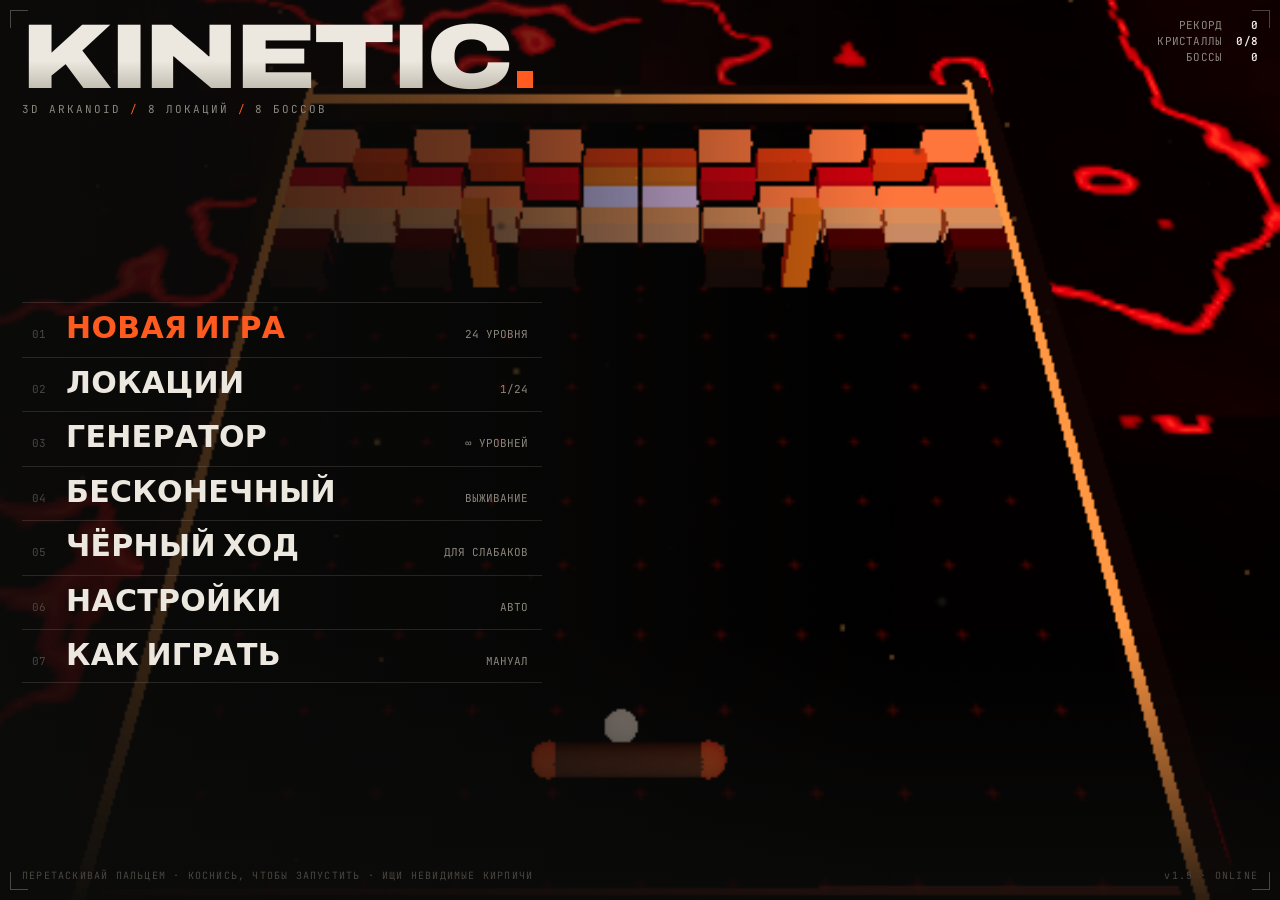
==== index.html @ 0bbedf45 "Backdoor: secret codes for cheaters and weaklings New menu/pause item 'Чёрный ход' with a terminal-s" ====
<!doctype html>
<html lang="ru">
<head>
  <meta charset="utf-8">
  <meta name="viewport" content="width=device-width, initial-scale=1, viewport-fit=cover, user-scalable=no">
  <title>KINETIC — 3D Арканоид</title>
  <meta name="description" content="Браузерный 3D-арканоид: физика разрушений, 8 локаций с погодой, боссы, секреты и генератор уровней.">
  <meta name="theme-color" content="#0b0b0a">
  <meta name="mobile-web-app-capable" content="yes">
  <meta name="apple-mobile-web-app-capable" content="yes">
  <meta name="apple-mobile-web-app-status-bar-style" content="black-translucent">
  <meta name="apple-mobile-web-app-title" content="KINETIC">
  <link rel="manifest" href="manifest.webmanifest">
  <link rel="icon" href="icons/icon.svg" type="image/svg+xml">
  <link rel="apple-touch-icon" href="icons/icon-192.png">
  <link rel="preconnect" href="https://fonts.googleapis.com">
  <link rel="preconnect" href="https://fonts.gstatic.com" crossorigin>
  <link rel="stylesheet" href="https://fonts.googleapis.com/css2?family=Archivo:wdth,wght@62..125,400..900&family=JetBrains+Mono:wght@400;600;800&display=swap">
  <link rel="stylesheet" href="css/style.css">
  <script type="importmap">
    { "imports": {
      "three": "./vendor/three/three.module.min.js",
      "three/addons/": "./vendor/three/addons/"
    } }
  </script>
</head>
<body>
  <div id="stage"></div>
  <div id="ink"></div>
  <div id="flash"></div>

  <!-- ——— HUD ——— -->
  <div id="hud" class="hidden">
    <div class="hud-top">
      <div class="hud-block hud-score">
        <span class="k">СЧЁТ</span>
        <span class="v mono" id="h-score">0</span>
      </div>
      <div class="hud-block hud-level">
        <span class="k" id="h-loc">DSR · ПУСТЫНЯ</span>
        <span class="v" id="h-level">Пески времени</span>
      </div>
      <div class="hud-right">
        <div class="hud-block hud-lives">
          <span class="k">ЖИЗНИ</span>
          <span class="pips" id="h-lives"></span>
        </div>
        <button class="icon-btn" id="btn-pause" aria-label="Пауза">
          <svg viewBox="0 0 24 24"><rect x="6" y="5" width="4" height="14"/><rect x="14" y="5" width="4" height="14"/></svg>
        </button>
      </div>
    </div>
    <div class="hud-sub">
      <span class="chip mono" id="h-weather">—</span>
      <span class="chip mono hidden" id="h-combo">×1</span>
      <span class="chip mono hidden" id="h-timer">35</span>
      <span class="chip mono hidden" id="h-cheats"></span>
    </div>
    <div class="boss-bar hidden" id="h-boss">
      <div class="boss-name"><span id="h-boss-name">BOSS</span><span class="mono" id="h-boss-hp">100%</span></div>
      <div class="bar"><i id="h-boss-fill"></i><b class="seg"></b></div>
    </div>
    <div class="hud-bottom">
      <div class="effects" id="h-effects"></div>
      <div class="launch-hint" id="h-hint">КОСНИСЬ, ЧТОБЫ ЗАПУСТИТЬ</div>
    </div>
    <div class="boosters" id="h-boost">
    </div>
  </div>
  <div id="popups"></div>
  <div id="toasts"></div>
  <div id="fps" class="mono hidden">— FPS</div>

  <!-- ——— ИНТРО УРОВНЯ ——— -->
  <div id="intro" class="overlay-card">
    <div class="intro-code mono" id="i-code">LV 01 / DSR</div>
    <div class="intro-loc" id="i-loc">ПУСТЫНЯ</div>
    <div class="intro-name" id="i-name">Пески времени</div>
    <div class="intro-weather mono" id="i-weather">ПЕСЧАНАЯ БУРЯ</div>
    <div class="intro-desc" id="i-desc"></div>
    <div class="intro-boss hidden" id="i-boss">⚠ БОСС</div>
  </div>

  <!-- ——— ГЛАВНОЕ МЕНЮ ——— -->
  <section id="menu" class="screen active">
    <div class="corner tl"></div><div class="corner tr"></div><div class="corner bl"></div><div class="corner br"></div>
    <header class="menu-head">
      <div class="logo" id="logo">
        <span class="logo-main">KINETIC</span>
        <span class="logo-sub mono">3D ARKANOID <i>/</i> 8 ЛОКАЦИЙ <i>/</i> 8 БОССОВ</span>
      </div>
      <div class="stats mono" id="menu-stats"></div>
    </header>
    <nav class="menu-list" id="menu-list"></nav>
    <footer class="menu-foot mono">
      <span id="menu-ticker">ПЕРЕТАСКИВАЙ ПАЛЬЦЕМ · КОСНИСЬ, ЧТОБЫ ЗАПУСТИТЬ · ИЩИ НЕВИДИМЫЕ КИРПИЧИ</span>
      <span class="ver">v1.5 · <span id="net-state">ONLINE</span></span>
    </footer>
  </section>

  <!-- ——— ЛОКАЦИИ ——— -->
  <section id="levels" class="screen">
    <div class="screen-head">
      <button class="back" data-back>← НАЗАД</button>
      <h2>ЛОКАЦИИ</h2>
      <span class="mono dim" id="levels-meta"></span>
    </div>
    <div class="loc-grid" id="loc-grid"></div>
  </section>

  <!-- ——— ГЕНЕРАТОР ——— -->
  <section id="generator" class="screen">
    <div class="screen-head">
      <button class="back" data-back>← НАЗАД</button>
      <h2>ГЕНЕРАТОР</h2>
      <span class="mono dim">ПРОЦЕДУРНЫЕ УРОВНИ</span>
    </div>
    <div class="gen-wrap">
      <div class="gen-form" id="gen-form"></div>
      <div class="gen-preview">
        <div class="preview-frame">
          <canvas id="gen-canvas" width="480" height="360"></canvas>
          <div class="preview-meta mono" id="gen-meta"></div>
        </div>
        <div class="code-row">
          <input class="mono" id="gen-code" spellcheck="false" aria-label="Код уровня">
          <button class="btn ghost" id="gen-copy">КОПИР.</button>
          <button class="btn ghost" id="gen-load">ЗАГРУЗ.</button>
        </div>
        <button class="btn primary big" id="gen-play">ИГРАТЬ УРОВЕНЬ →</button>
      </div>
    </div>
  </section>

  <!-- ——— НАСТРОЙКИ ——— -->
  <section id="settings" class="screen">
    <div class="screen-head">
      <button class="back" data-back>← НАЗАД</button>
      <h2>НАСТРОЙКИ</h2>
      <span class="mono dim" id="set-fps">— FPS</span>
    </div>
    <div class="tabs" id="set-tabs"></div>
    <div class="set-body" id="set-body"></div>
    <div class="set-foot">
      <span class="mono dim" id="set-note">* применится на следующем уровне</span>
      <button class="btn ghost" id="set-reset">СБРОС</button>
    </div>
  </section>

  <!-- ——— ЧЁРНЫЙ ХОД ——— -->
  <section id="backdoor" class="screen">
    <div class="screen-head">
      <button class="back" data-back>← НАЗАД</button>
      <h2>ЧЁРНЫЙ ХОД</h2>
      <span class="mono dim">ДЛЯ ЧИТЕРОВ И СЛАБАКОВ</span>
    </div>
    <div class="term">
      <div class="term-log mono" id="bd-log"></div>
      <form class="term-row" id="bd-form" autocomplete="off">
        <span class="mono term-prompt">&gt;</span>
        <input class="mono" id="bd-input" spellcheck="false" autocapitalize="characters" autocomplete="off" placeholder="введите код" aria-label="Секретный код">
        <button class="btn primary" type="submit">ВВОД</button>
      </form>
      <div class="term-active" id="bd-active"></div>
      <div class="mono dim term-foot">Коды не раскрываются. Спрашивай у разработчика — или у того, кто уже прошёл игру. Рекорды с читами помечаются звёздочкой.</div>
    </div>
  </section>

  <!-- ——— КАК ИГРАТЬ ——— -->
  <section id="help" class="screen">
    <div class="screen-head">
      <button class="back" data-back>← НАЗАД</button>
      <h2>КАК ИГРАТЬ</h2>
      <span class="mono dim">МАНУАЛ</span>
    </div>
    <div class="help-body" id="help-body"></div>
  </section>

  <!-- ——— ПАУЗА ——— -->
  <section id="pause" class="screen modal">
    <div class="modal-card">
      <div class="mono dim">ПАУЗА</div>
      <h2 id="pause-title">Уровень</h2>
      <div class="modal-actions">
        <button class="btn primary" data-act="resume">ПРОДОЛЖИТЬ</button>
        <button class="btn" data-act="restart">ЗАНОВО</button>
        <button class="btn hidden" data-act="skip">ПРОПУСТИТЬ УРОВЕНЬ →</button>
        <button class="btn" data-act="settings">НАСТРОЙКИ</button>
        <button class="btn ghost" data-act="backdoor">ЧЁРНЫЙ ХОД</button>
        <button class="btn ghost" data-act="quit">В МЕНЮ</button>
      </div>
    </div>
  </section>

  <!-- ——— РЕЗУЛЬТАТ ——— -->
  <section id="result" class="screen modal">
    <div class="modal-card wide">
      <div class="mono accent" id="res-kicker">УРОВЕНЬ ПРОЙДЕН</div>
      <h2 id="res-title">Пески времени</h2>
      <div class="res-rows" id="res-rows"></div>
      <div class="modal-actions row">
        <button class="btn ghost" data-act="menu">МЕНЮ</button>
        <button class="btn primary" data-act="next">ДАЛЬШЕ →</button>
      </div>
    </div>
  </section>

  <!-- ——— КОНЕЦ ИГРЫ ——— -->
  <section id="gameover" class="screen modal">
    <div class="modal-card wide">
      <div class="mono accent">СИГНАЛ ПОТЕРЯН</div>
      <h2>ИГРА ОКОНЧЕНА</h2>
      <div class="res-rows" id="go-rows"></div>
      <div class="modal-actions row">
        <button class="btn ghost" data-act="menu">МЕНЮ</button>
        <button class="btn primary" data-act="retry">ЕЩЁ РАЗ</button>
      </div>
    </div>
  </section>

  <div id="boot" class="boot">
    <div class="boot-inner">
      <span class="logo-main small">KINETIC</span>
      <div class="boot-bar"><i id="boot-fill"></i></div>
      <span class="mono dim" id="boot-text">ИНИЦИАЛИЗАЦИЯ</span>
    </div>
  </div>

  <noscript>Для игры нужен JavaScript.</noscript>
  <script type="module" src="js/main.js"></script>
</body>
</html>
---- css/style.css ----
/* KINETIC — интерфейс. Графит, кость, сигнальный оранжевый. */
:root {
  --bg: #0b0b0a;
  --panel: rgba(16, 16, 14, 0.82);
  --panel-solid: #12120f;
  --ink: #ece8df;
  --dim: #8b877d;
  --faint: #4a4741;
  --line: rgba(236, 232, 223, 0.13);
  --line-2: rgba(236, 232, 223, 0.28);
  --accent: #ff5a1f;
  --accent-ink: #0b0b0a;
  --loc: #ff5a1f;
  --good: #9ad07a;
  --bad: #ff4d5e;
  --secret: #d9c2ff;
  --font: 'Archivo', 'Arial Narrow', system-ui, sans-serif;
  --mono: 'JetBrains Mono', ui-monospace, 'SFMono-Regular', Menlo, monospace;
  --safe-t: env(safe-area-inset-top, 0px);
  --safe-b: env(safe-area-inset-bottom, 0px);
  --safe-l: env(safe-area-inset-left, 0px);
  --safe-r: env(safe-area-inset-right, 0px);
}

* { box-sizing: border-box; margin: 0; padding: 0; -webkit-tap-highlight-color: transparent; }
html, body { width: 100%; height: 100%; overflow: hidden; background: var(--bg); color: var(--ink); }
body {
  font-family: var(--font);
  font-stretch: 100%;
  -webkit-font-smoothing: antialiased;
  user-select: none; -webkit-user-select: none;
  overscroll-behavior: none;
  touch-action: none;
}
button { font: inherit; color: inherit; background: none; border: 0; cursor: pointer; }
input { font: inherit; color: inherit; }
.mono { font-family: var(--mono); font-feature-settings: 'zero' 1; letter-spacing: 0.02em; }
.dim { color: var(--dim); }
.accent { color: var(--accent); }
.hidden { display: none !important; }

#stage { position: fixed; inset: 0; z-index: 0; }
#stage canvas { display: block; width: 100%; height: 100%; touch-action: none; }

/* ——— Экраны ——— */
.screen {
  position: fixed; inset: 0; z-index: 20;
  display: none; flex-direction: column;
  padding: calc(18px + var(--safe-t)) calc(22px + var(--safe-r)) calc(18px + var(--safe-b)) calc(22px + var(--safe-l));
  touch-action: pan-y;
}
.screen > * { flex-shrink: 0; }
.screen.active { display: flex; animation: screen-in 0.28s cubic-bezier(.2,.8,.2,1); }
@keyframes screen-in { from { opacity: 0; transform: translateY(8px); } to { opacity: 1; transform: none; } }
.screen:not(#menu):not(.modal) { background: linear-gradient(180deg, rgba(11,11,10,0.94), rgba(11,11,10,0.98)); overflow-y: auto; }

/* ——— Главное меню ——— */
#menu {
  justify-content: space-between;
  background:
    linear-gradient(90deg, rgba(11,11,10,0.92) 0%, rgba(11,11,10,0.6) 38%, rgba(11,11,10,0) 70%),
    linear-gradient(0deg, rgba(11,11,10,0.85) 0%, rgba(11,11,10,0) 30%);
}
.corner { position: absolute; width: 18px; height: 18px; border: 0 solid var(--line-2); pointer-events: none; }
.corner.tl { top: calc(10px + var(--safe-t)); left: calc(10px + var(--safe-l)); border-top-width: 1px; border-left-width: 1px; }
.corner.tr { top: calc(10px + var(--safe-t)); right: calc(10px + var(--safe-r)); border-top-width: 1px; border-right-width: 1px; }
.corner.bl { bottom: calc(10px + var(--safe-b)); left: calc(10px + var(--safe-l)); border-bottom-width: 1px; border-left-width: 1px; }
.corner.br { bottom: calc(10px + var(--safe-b)); right: calc(10px + var(--safe-r)); border-bottom-width: 1px; border-right-width: 1px; }

.menu-head { display: flex; justify-content: space-between; align-items: flex-start; gap: 16px; flex-wrap: wrap; }
.logo { display: flex; flex-direction: column; gap: 6px; cursor: default; }
.logo-main {
  font-family: var(--font); font-weight: 900; font-stretch: 125%;
  font-size: clamp(40px, 9vw, 92px); line-height: 0.85; letter-spacing: -0.02em;
  color: var(--ink);
  background: linear-gradient(180deg, var(--ink) 55%, #b9b3a6);
  -webkit-background-clip: text; background-clip: text; -webkit-text-fill-color: transparent;
}
.logo-main::after { content: ''; display: inline-block; width: 0.18em; height: 0.18em; background: var(--accent); margin-left: 0.06em; vertical-align: baseline; -webkit-text-fill-color: initial; }
.logo-main.small { font-size: 34px; }
.logo-sub { font-size: 11px; color: var(--dim); letter-spacing: 0.18em; }
.logo-sub i { color: var(--accent); font-style: normal; }
.stats { display: grid; grid-template-columns: auto auto; gap: 2px 14px; font-size: 11px; color: var(--dim); text-align: right; }
.stats b { color: var(--ink); font-weight: 600; }

.menu-list { display: flex; flex-direction: column; gap: 2px; max-width: 520px; margin: 24px 0; }
.menu-item {
  position: relative; display: grid; grid-template-columns: 34px 1fr auto; align-items: baseline;
  padding: 10px 14px 10px 10px; text-align: left; border-top: 1px solid var(--line);
  transition: background 0.18s, padding 0.18s;
}
.menu-item:last-child { border-bottom: 1px solid var(--line); }
.menu-item::before {
  content: ''; position: absolute; left: 0; top: 0; bottom: 0; width: 3px; background: var(--accent);
  transform: scaleY(0); transform-origin: bottom; transition: transform 0.2s cubic-bezier(.2,.8,.2,1);
}
.menu-item .idx { font-family: var(--mono); font-size: 11px; color: var(--faint); }
.menu-item .lbl { font-weight: 800; font-stretch: 112%; font-size: clamp(20px, 3.6vw, 30px); letter-spacing: 0.01em; text-transform: uppercase; line-height: 1.05; }
.menu-item .meta { font-family: var(--mono); font-size: 11px; color: var(--dim); }
.menu-item:hover, .menu-item:focus-visible { background: rgba(236,232,223,0.05); padding-left: 16px; outline: none; }
.menu-item:hover::before, .menu-item:focus-visible::before { transform: scaleY(1); }
.menu-item:hover .idx { color: var(--accent); }
.menu-item.primary .lbl { color: var(--accent); }
.menu-item.opt .meta b { color: var(--accent); }

.menu-foot { display: flex; justify-content: space-between; gap: 12px; font-size: 10px; color: var(--faint); letter-spacing: 0.12em; }
#menu-ticker { overflow: hidden; white-space: nowrap; text-overflow: ellipsis; }

/* ——— Заголовки экранов ——— */
.screen-head { display: flex; align-items: center; gap: 16px; padding-bottom: 14px; border-bottom: 1px solid var(--line); margin-bottom: 18px; flex-wrap: wrap; }
.screen-head h2 { font-weight: 900; font-stretch: 125%; font-size: clamp(24px, 4.5vw, 40px); letter-spacing: -0.01em; flex: 1; }
.screen-head .mono { font-size: 11px; letter-spacing: 0.12em; }
.back { font-family: var(--mono); font-size: 12px; color: var(--dim); padding: 8px 10px 8px 0; letter-spacing: 0.1em; }
.back:hover { color: var(--accent); }

/* ——— Кнопки ——— */
.btn {
  display: inline-flex; align-items: center; justify-content: center; gap: 8px;
  height: 46px; padding: 0 20px; font-weight: 800; font-stretch: 112%; font-size: 14px; letter-spacing: 0.06em;
  border: 1px solid var(--line-2); background: rgba(236,232,223,0.04);
  transition: background 0.15s, border-color 0.15s, color 0.15s, transform 0.1s;
  clip-path: polygon(0 0, calc(100% - 10px) 0, 100% 10px, 100% 100%, 10px 100%, 0 calc(100% - 10px));
}
.btn:hover { border-color: var(--ink); background: rgba(236,232,223,0.09); }
.btn:active { transform: translateY(1px); }
.btn.primary { background: var(--accent); color: var(--accent-ink); border-color: var(--accent); }
.btn.primary:hover { background: #ff7440; }
.btn.ghost { background: transparent; }
.btn.big { height: 58px; font-size: 17px; width: 100%; }
.icon-btn { width: 44px; height: 44px; display: grid; place-items: center; border: 1px solid var(--line-2); background: rgba(11,11,10,0.72); }
.icon-btn svg { width: 18px; height: 18px; fill: var(--ink); }

/* ——— HUD ——— */
#hud { position: fixed; inset: 0; z-index: 10; pointer-events: none; padding: calc(10px + var(--safe-t)) calc(12px + var(--safe-r)) calc(10px + var(--safe-b)) calc(12px + var(--safe-l)); display: flex; flex-direction: column; }
#hud button { pointer-events: auto; }
.hud-top { display: flex; align-items: flex-start; gap: 10px; }
.hud-block { display: flex; flex-direction: column; gap: 2px; padding: 6px 10px; background: rgba(11,11,10,0.66); border-left: 2px solid var(--loc); }
.hud-block .k { font-family: var(--mono); font-size: 9px; letter-spacing: 0.16em; color: var(--dim); }
.hud-block .v { font-size: 18px; font-weight: 800; line-height: 1.05; }
.hud-score .v { font-size: 22px; font-weight: 800; min-width: 7ch; }
.hud-level { flex: 1; min-width: 0; border-left-color: var(--line-2); }
.hud-level .v { font-stretch: 100%; font-size: 14px; font-weight: 700; white-space: nowrap; overflow: hidden; text-overflow: ellipsis; }
.hud-right { display: flex; gap: 8px; align-items: flex-start; }
.pips { display: flex; gap: 3px; height: 18px; align-items: center; }
.pips i { width: 9px; height: 14px; background: var(--ink); clip-path: polygon(30% 0, 100% 0, 70% 100%, 0 100%); }
.pips i.off { background: var(--faint); }
.hud-sub { display: flex; gap: 6px; margin-top: 6px; flex-wrap: wrap; }
.chip { font-size: 10px; letter-spacing: 0.1em; padding: 4px 8px; background: rgba(11,11,10,0.55); border: 1px solid var(--line); color: var(--ink); }
#h-combo { color: var(--accent); border-color: var(--accent); }
#h-timer { color: var(--secret); border-color: var(--secret); }

.boss-bar { margin: 10px auto 0; width: min(520px, 92%); }
.boss-name { display: flex; justify-content: space-between; font-weight: 900; font-stretch: 125%; font-size: 12px; letter-spacing: 0.18em; color: var(--bad); margin-bottom: 4px; }
.boss-name .mono { font-weight: 600; font-stretch: 100%; color: var(--ink); }
.bar { position: relative; height: 8px; background: rgba(255,77,94,0.15); border: 1px solid rgba(255,77,94,0.5); overflow: hidden; }
.bar i { position: absolute; inset: 0; background: var(--bad); transform-origin: left; transition: transform 0.15s; }
.bar .seg { position: absolute; inset: 0; background: repeating-linear-gradient(90deg, transparent 0 calc(10% - 2px), rgba(11,11,10,0.9) calc(10% - 2px) 10%); }

.hud-bottom { margin-top: auto; display: flex; flex-direction: column; align-items: center; gap: 10px; }
.effects { display: flex; gap: 6px; flex-wrap: wrap; justify-content: center; }
.eff { position: relative; font-family: var(--mono); font-size: 10px; letter-spacing: 0.08em; padding: 5px 8px 7px; background: rgba(11,11,10,0.6); border: 1px solid var(--line-2); overflow: hidden; }
.eff i { position: absolute; left: 0; right: 0; bottom: 0; height: 2px; background: var(--c, var(--accent)); transform-origin: left; }
.eff.bad { color: var(--bad); }
.launch-hint { position: fixed; left: 50%; top: 62%; transform: translateX(-50%); white-space: nowrap; font-family: var(--mono); font-size: 11px; letter-spacing: 0.2em; color: var(--ink); padding: 8px 14px; background: rgba(11,11,10,0.55); border: 1px solid var(--line-2); animation: blink 1.4s ease-in-out infinite; }
@keyframes blink { 50% { opacity: 0.35; } }

/* ——— Бустеры ——— */
.boosters { position: fixed; right: calc(10px + var(--safe-r)); bottom: calc(96px + var(--safe-b)); display: flex; flex-direction: column; gap: 6px; pointer-events: auto; z-index: 11; }
.boost { position: relative; width: 62px; height: 52px; display: grid; grid-template-rows: 1fr auto; place-items: center; padding: 4px 2px 6px; background: rgba(11,11,10,0.78); border: 1px solid color-mix(in srgb, var(--c) 55%, transparent); overflow: hidden; touch-action: none; transition: transform 0.08s, opacity 0.15s; }
.boost:active { transform: scale(0.94); }
.boost .bi { font-size: 18px; line-height: 1; color: var(--c); }
.boost .bl { font-family: var(--mono); font-size: 7.5px; letter-spacing: 0.08em; color: var(--ink); }
.boost .bn { position: absolute; top: 2px; right: 4px; font-size: 11px; font-weight: 800; color: var(--c); }
.boost .bk { position: absolute; top: 2px; left: 4px; font-size: 8px; color: var(--faint); }
.boost i { position: absolute; left: 0; right: 0; bottom: 0; height: 3px; background: var(--c); transform-origin: left; transform: scaleX(0); }
.boost.empty { opacity: 0.35; }
.boost.active { border-color: var(--c); box-shadow: inset 0 0 0 1px var(--c); }
.boost.gain { animation: gain 0.7s ease-out; }
@keyframes gain { 0% { background: color-mix(in srgb, var(--c) 55%, transparent); } 100% { background: rgba(11,11,10,0.78); } }
@media (hover: none) { .boost .bk { display: none; } }
@media (orientation: portrait) {
  .boosters { right: auto; left: 50%; transform: translateX(-50%); bottom: calc(8px + var(--safe-b)); flex-direction: row; }
  .boost { width: 72px; height: 50px; }
  .hud-bottom { margin-bottom: 60px; }
}

#popups { position: fixed; inset: 0; pointer-events: none; z-index: 11; overflow: hidden; }
.pop { position: absolute; left: 0; top: 0; font-family: var(--mono); font-weight: 800; font-size: 13px; color: var(--ink); text-shadow: 0 1px 0 #000, 0 0 8px rgba(0,0,0,0.6); white-space: nowrap; will-change: transform, opacity; }
.pop b { color: var(--accent); font-size: 10px; margin-left: 3px; }

#toasts { position: fixed; left: 0; right: 0; top: 34%; z-index: 12; display: flex; flex-direction: column; align-items: center; gap: 6px; pointer-events: none; }
.toast {
  font-weight: 900; font-stretch: 125%; font-size: clamp(16px, 3.4vw, 26px); letter-spacing: 0.06em;
  padding: 6px 16px; background: rgba(11,11,10,0.7); border-left: 3px solid var(--ink);
  animation: toast 1.6s cubic-bezier(.2,.8,.2,1) forwards;
}
.toast.good { border-color: var(--good); }
.toast.bad { border-color: var(--bad); color: #ffd6da; }
.toast.boss { border-color: var(--bad); color: var(--bad); }
.toast.secret { border-color: var(--secret); color: var(--secret); }
@keyframes toast { 0% { opacity: 0; transform: translateY(10px) scale(0.96); } 12% { opacity: 1; transform: none; } 75% { opacity: 1; } 100% { opacity: 0; transform: translateY(-14px); } }

#fps { position: fixed; right: calc(8px + var(--safe-r)); bottom: calc(6px + var(--safe-b)); z-index: 30; font-size: 10px; color: var(--dim); background: rgba(11,11,10,0.6); padding: 2px 6px; pointer-events: none; }

#ink { position: fixed; inset: 0; z-index: 9; pointer-events: none; opacity: 0; visibility: hidden; transition: opacity 0.4s, visibility 0s 0.4s;
  background: radial-gradient(circle at 30% 40%, rgba(20,6,30,0.96) 0 18%, transparent 30%), radial-gradient(circle at 70% 55%, rgba(20,6,30,0.95) 0 22%, transparent 34%), radial-gradient(circle at 50% 30%, rgba(20,6,30,0.9) 0 14%, transparent 26%); }
#ink.on { opacity: 1; visibility: visible; transition: opacity 0.1s; }
#flash { position: fixed; inset: 0; z-index: 9; pointer-events: none; background: #fff; opacity: 0; display: none; }

/* ——— Интро уровня ——— */
.overlay-card {
  position: fixed; left: 50%; top: 50%; z-index: 13; transform: translate(-50%, -50%);
  display: none; flex-direction: column; align-items: center; text-align: center; gap: 6px; pointer-events: none;
  padding: 20px 28px; min-width: min(420px, 90vw);
}
.overlay-card.show { display: flex; animation: intro 2.2s cubic-bezier(.2,.8,.2,1) forwards; }
@keyframes intro { 0% { opacity: 0; letter-spacing: 0.3em; } 15% { opacity: 1; letter-spacing: normal; } 80% { opacity: 1; } 100% { opacity: 0; } }
.intro-code { font-size: 11px; color: var(--dim); letter-spacing: 0.24em; }
.intro-loc { font-weight: 900; font-stretch: 125%; font-size: clamp(38px, 10vw, 84px); line-height: 0.9; color: var(--loc); text-shadow: 0 4px 30px rgba(0,0,0,0.6); }
.intro-name { font-weight: 700; font-size: clamp(16px, 3.5vw, 22px); text-shadow: 0 2px 10px rgba(0,0,0,0.8); }
.intro-weather { font-size: 11px; letter-spacing: 0.2em; padding: 4px 10px; border: 1px solid var(--line-2); background: rgba(11,11,10,0.6); margin-top: 6px; }
.intro-desc { font-size: 13px; color: var(--ink); opacity: 0.85; max-width: 380px; text-shadow: 0 1px 6px rgba(0,0,0,0.9); }
.intro-boss { margin-top: 8px; font-weight: 900; font-stretch: 125%; font-size: 18px; color: var(--bad); letter-spacing: 0.3em; animation: blink 0.5s steps(2) infinite; }

/* ——— Локации ——— */
.loc-grid { display: grid; grid-template-columns: repeat(auto-fill, minmax(240px, 1fr)); gap: 10px; padding-bottom: 20px; }
.loc-card { position: relative; border: 1px solid var(--line); padding: 14px; display: flex; flex-direction: column; gap: 10px; background: linear-gradient(160deg, color-mix(in srgb, var(--c) 16%, transparent), transparent 60%); overflow: hidden; }
.loc-card.locked { opacity: 0.4; }
.loc-card .lc-top { display: flex; justify-content: space-between; font-family: var(--mono); font-size: 10px; color: var(--dim); letter-spacing: 0.14em; }
.loc-card .lc-name { font-weight: 900; font-stretch: 118%; font-size: 22px; line-height: 1; color: var(--c); }
.loc-card .lc-sub { font-size: 12px; color: var(--dim); line-height: 1.35; min-height: 32px; }
.loc-card .swatch { display: flex; height: 4px; }
.loc-card .swatch i { flex: 1; }
.lv-row { display: grid; grid-template-columns: repeat(3, 1fr); gap: 6px; }
.lv-btn { height: 52px; border: 1px solid var(--line-2); display: flex; flex-direction: column; align-items: center; justify-content: center; gap: 2px; font-family: var(--mono); font-size: 12px; position: relative; }
.lv-btn small { font-size: 9px; color: var(--dim); letter-spacing: 0.1em; }
.lv-btn:hover:not(:disabled) { border-color: var(--c); background: color-mix(in srgb, var(--c) 14%, transparent); }
.lv-btn:disabled { opacity: 0.35; cursor: not-allowed; }
.lv-btn.boss { border-color: color-mix(in srgb, var(--bad) 60%, transparent); }
.lv-btn .star { position: absolute; top: 3px; right: 5px; color: var(--secret); font-size: 10px; }

/* ——— Генератор ——— */
.gen-wrap { display: grid; grid-template-columns: minmax(280px, 1fr) minmax(280px, 1.1fr); gap: 22px; align-items: start; padding-bottom: 20px; }
.gen-form { display: flex; flex-direction: column; gap: 16px; }
.field-l { display: flex; justify-content: space-between; align-items: baseline; font-family: var(--mono); font-size: 10px; letter-spacing: 0.16em; color: var(--dim); margin-bottom: 7px; }
.field-l b { color: var(--ink); font-weight: 600; }
.chips { display: flex; flex-wrap: wrap; gap: 4px; }
.chipbtn { font-family: var(--mono); font-size: 11px; letter-spacing: 0.06em; padding: 8px 10px; border: 1px solid var(--line); color: var(--dim); transition: all 0.12s; }
.chipbtn:hover { color: var(--ink); border-color: var(--line-2); }
.chipbtn.on { background: var(--ink); color: var(--bg); border-color: var(--ink); }
.mode-desc { font-size: 12px; color: var(--dim); margin-top: 6px; min-height: 16px; }
.seed-row { display: flex; gap: 6px; }
.seed-row input, .code-row input { flex: 1; min-width: 0; height: 42px; padding: 0 12px; background: rgba(236,232,223,0.04); border: 1px solid var(--line-2); outline: none; font-size: 14px; text-transform: lowercase; }
.code-row input { text-transform: uppercase; }
.seed-row input:focus, .code-row input:focus { border-color: var(--accent); }
.dice { width: 42px; height: 42px; border: 1px solid var(--line-2); font-size: 18px; }
.dice:hover { border-color: var(--accent); color: var(--accent); }
.gen-preview { display: flex; flex-direction: column; gap: 10px; position: sticky; top: 0; }
.preview-frame { position: relative; border: 1px solid var(--line-2); background: #070707; aspect-ratio: 4 / 3; }
.preview-frame canvas { width: 100%; height: 100%; display: block; image-rendering: pixelated; }
.preview-meta { position: absolute; left: 8px; bottom: 6px; right: 8px; display: flex; justify-content: space-between; font-size: 10px; color: var(--dim); letter-spacing: 0.1em; pointer-events: none; }
.code-row { display: flex; gap: 6px; }
.code-row .btn { height: 42px; padding: 0 12px; font-size: 12px; }

/* ——— Ползунки и переключатели ——— */
input[type=range] { -webkit-appearance: none; appearance: none; width: 100%; height: 28px; background: transparent; cursor: pointer; touch-action: pan-x; }
input[type=range]::-webkit-slider-runnable-track { height: 2px; background: linear-gradient(90deg, var(--accent) var(--p, 50%), var(--line-2) var(--p, 50%)); }
input[type=range]::-moz-range-track { height: 2px; background: var(--line-2); }
input[type=range]::-moz-range-progress { height: 2px; background: var(--accent); }
input[type=range]::-webkit-slider-thumb { -webkit-appearance: none; width: 14px; height: 22px; margin-top: -10px; background: var(--ink); border: 0; clip-path: polygon(0 0, 100% 0, 100% 70%, 50% 100%, 0 70%); }
input[type=range]::-moz-range-thumb { width: 14px; height: 22px; background: var(--ink); border: 0; border-radius: 0; }

.toggle { width: 48px; height: 26px; border: 1px solid var(--line-2); position: relative; flex: none; }
.toggle::after { content: ''; position: absolute; top: 3px; left: 3px; width: 18px; height: 18px; background: var(--faint); transition: transform 0.15s, background 0.15s; }
.toggle.on { border-color: var(--accent); }
.toggle.on::after { transform: translateX(22px); background: var(--accent); }

/* ——— Настройки ——— */
.tabs { display: flex; gap: 0; border-bottom: 1px solid var(--line); margin-bottom: 8px; overflow-x: auto; }
.tab { font-family: var(--mono); font-size: 11px; letter-spacing: 0.14em; padding: 10px 14px; color: var(--dim); border-bottom: 2px solid transparent; white-space: nowrap; }
.tab.on { color: var(--ink); border-color: var(--accent); }
.set-body { flex: 1; display: grid; grid-template-columns: repeat(auto-fill, minmax(320px, 1fr)); gap: 0 26px; align-content: start; padding-bottom: 12px; }
.set-row { padding: 12px 0; border-bottom: 1px solid var(--line); display: flex; flex-direction: column; gap: 4px; }
.set-row.inline { flex-direction: row; align-items: center; justify-content: space-between; gap: 14px; }
.set-row .sr-l { font-weight: 700; font-size: 14px; display: flex; gap: 8px; align-items: baseline; }
.set-row .sr-l .v { font-family: var(--mono); font-size: 12px; color: var(--accent); margin-left: auto; }
.set-row .sr-h { font-size: 11px; color: var(--dim); line-height: 1.35; }
.set-row .sr-perf { font-family: var(--mono); font-size: 10px; letter-spacing: 0.04em; color: var(--ink); opacity: 0.8; }
.set-row .sr-perf b { color: var(--accent); font-weight: 600; font-size: 8px; }
.set-row .sr-perf i { color: var(--faint); font-style: normal; margin: 0 2px; }
.set-row .req { color: var(--accent); font-family: var(--mono); font-size: 11px; }
.set-row.wide { grid-column: 1 / -1; }
.set-foot { display: flex; justify-content: space-between; align-items: center; padding-top: 12px; border-top: 1px solid var(--line); font-size: 11px; }
.seg-ctl { display: flex; flex-wrap: wrap; gap: 3px; margin-top: 4px; }
.seg-ctl button { flex: 1 0 auto; font-family: var(--mono); font-size: 11px; padding: 8px 8px; border: 1px solid var(--line); color: var(--dim); }
.seg-ctl button.on { background: var(--ink); color: var(--bg); border-color: var(--ink); }

/* ——— Чёрный ход ——— */
.term { max-width: 720px; width: 100%; display: flex; flex-direction: column; gap: 12px; }
.term-log { min-height: 180px; max-height: 42vh; overflow-y: auto; padding: 14px; background: #060706; border: 1px solid var(--line-2); font-size: 12px; line-height: 1.6; touch-action: pan-y; }
.term-log .tl { white-space: pre-wrap; word-break: break-word; }
.term-log .cmd { color: var(--ink); }
.term-log .ok { color: #8dff9e; text-shadow: 0 0 8px rgba(141,255,158,0.35); }
.term-log .bad { color: var(--bad); letter-spacing: 0.12em; }
.term-log .dim { color: var(--dim); }
.term-row { display: flex; gap: 6px; align-items: center; }
.term-prompt { color: #8dff9e; font-size: 18px; width: 14px; }
.term-row input { flex: 1; min-width: 0; height: 46px; padding: 0 12px; background: #060706; border: 1px solid var(--line-2); outline: none; font-size: 16px; color: #8dff9e; text-transform: uppercase; caret-color: #8dff9e; }
.term-row input:focus { border-color: #8dff9e; }
.term-row input::placeholder { color: var(--faint); text-transform: none; }
.term-active { display: flex; flex-wrap: wrap; gap: 6px; }
.term-active .ta-h { width: 100%; font-size: 10px; letter-spacing: 0.14em; }
.term-foot { font-size: 10px; letter-spacing: 0.06em; line-height: 1.5; }
.term.shake { animation: shake 0.35s; }
@keyframes shake { 20% { transform: translateX(-6px); } 40% { transform: translateX(6px); } 60% { transform: translateX(-4px); } 80% { transform: translateX(3px); } }
#h-cheats { color: #8dff9e; border-color: rgba(141,255,158,0.5); }

/* ——— Справка ——— */
.help-body { display: grid; grid-template-columns: repeat(auto-fill, minmax(280px, 1fr)); gap: 12px; padding-bottom: 20px; }
.help-card { border: 1px solid var(--line); padding: 14px; }
.help-card h3 { font-weight: 900; font-stretch: 118%; font-size: 15px; letter-spacing: 0.06em; margin-bottom: 10px; color: var(--accent); }
.help-card p, .help-card li { font-size: 13px; color: var(--ink); line-height: 1.5; }
.help-card ul { list-style: none; display: flex; flex-direction: column; gap: 6px; }
.help-card li { display: grid; grid-template-columns: 22px 1fr; gap: 8px; align-items: start; }
.help-card .sw { width: 18px; height: 10px; margin-top: 5px; }
.help-card .tag { font-family: var(--mono); font-size: 10px; padding: 1px 4px; border: 1px solid var(--line-2); margin-right: 6px; }

/* ——— Модальные окна ——— */
.modal { background: rgba(8,8,7,0.62); backdrop-filter: blur(8px); -webkit-backdrop-filter: blur(8px); align-items: center; justify-content: center; }
.modal-card { width: min(380px, 100%); background: var(--panel-solid); border: 1px solid var(--line-2); padding: 22px; display: flex; flex-direction: column; gap: 10px; position: relative; }
.modal-card::before { content: ''; position: absolute; left: -1px; top: -1px; width: 40px; height: 3px; background: var(--accent); }
.modal-card.wide { width: min(460px, 100%); }
.modal-card h2 { font-weight: 900; font-stretch: 118%; font-size: 28px; line-height: 1.05; margin-bottom: 6px; }
.modal-card .mono { font-size: 11px; letter-spacing: 0.18em; }
.modal-actions { display: flex; flex-direction: column; gap: 8px; margin-top: 8px; }
.modal-actions.row { flex-direction: row; }
.modal-actions.row .btn { flex: 1; }
.res-rows { display: flex; flex-direction: column; border-top: 1px solid var(--line); }
.res-row { display: flex; justify-content: space-between; align-items: baseline; padding: 9px 0; border-bottom: 1px solid var(--line); font-size: 13px; }
.res-row span:first-child { color: var(--dim); font-family: var(--mono); font-size: 11px; letter-spacing: 0.12em; }
.res-row .mono { font-size: 15px; font-weight: 600; }
.res-row.total .mono { font-size: 22px; color: var(--accent); font-weight: 800; }
.res-row.secret span { color: var(--secret) !important; }

/* ——— Загрузка ——— */
.boot { position: fixed; inset: 0; z-index: 100; background: var(--bg); display: grid; place-items: center; transition: opacity 0.5s; }
.boot.done { opacity: 0; pointer-events: none; }
.boot-inner { display: flex; flex-direction: column; gap: 12px; align-items: flex-start; width: 220px; }
.boot-bar { width: 100%; height: 2px; background: var(--line); }
.boot-bar i { display: block; height: 100%; width: 0; background: var(--accent); transition: width 0.2s; }
.boot .mono { font-size: 10px; letter-spacing: 0.2em; }

/* ——— Адаптив ——— */
@media (max-width: 760px) {
  .gen-wrap { grid-template-columns: 1fr; }
  .gen-preview { position: static; order: -1; }
  #menu { background: linear-gradient(0deg, rgba(11,11,10,0.95) 0%, rgba(11,11,10,0.75) 55%, rgba(11,11,10,0.2) 100%); }
  .menu-list { margin: 12px 0; max-width: none; }
  .menu-item { padding: 9px 10px 9px 6px; }
  .stats { text-align: left; }
  .set-body { grid-template-columns: 1fr; }
  .hud-level .v { font-size: 12px; }
  .hud-score .v { font-size: 18px; }
  .menu-foot .ver { display: none; }
}
@media (max-height: 520px) and (orientation: landscape) {
  .menu-list { margin: 6px 0; }
  .menu-item { padding: 5px 10px; }
  .menu-item .lbl { font-size: 18px; }
  .logo-main { font-size: 40px; }
  .menu-foot { display: none; }
}
@media (prefers-reduced-motion: reduce) {
  * { animation-duration: 0.01s !important; transition-duration: 0.01s !important; }
}
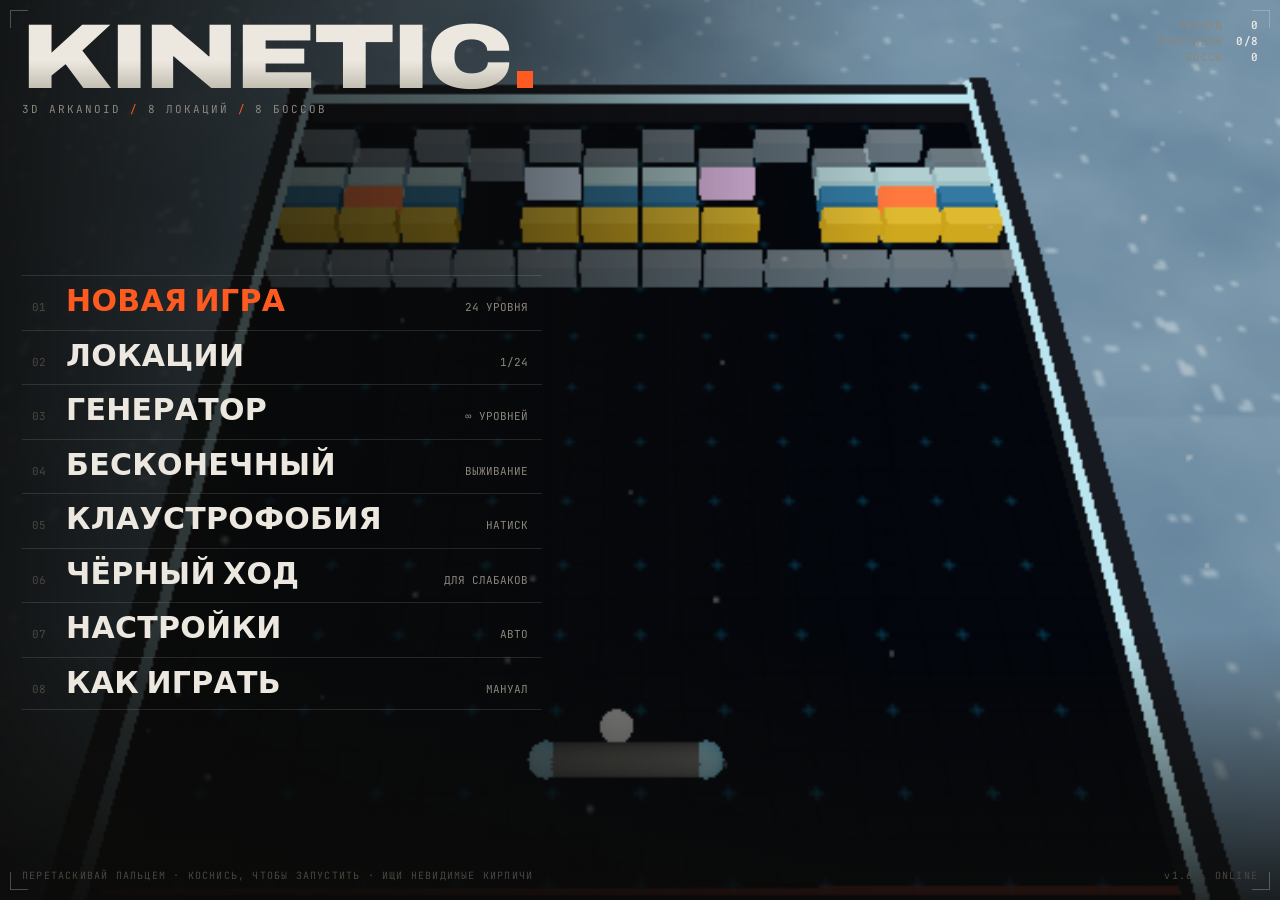
==== commit eb16ec11: "New mode: Claustrophobia A wall of bricks continuously advances on the paddle. Starts in a narrow 7-" ====
--- a/index.html
+++ b/index.html
@@ -94,7 +94,7 @@
     <nav class="menu-list" id="menu-list"></nav>
     <footer class="menu-foot mono">
       <span id="menu-ticker">ПЕРЕТАСКИВАЙ ПАЛЬЦЕМ · КОСНИСЬ, ЧТОБЫ ЗАПУСТИТЬ · ИЩИ НЕВИДИМЫЕ КИРПИЧИ</span>
-      <span class="ver">v1.5 · <span id="net-state">ONLINE</span></span>
+      <span class="ver">v1.6 · <span id="net-state">ONLINE</span></span>
     </footer>
   </section>
 
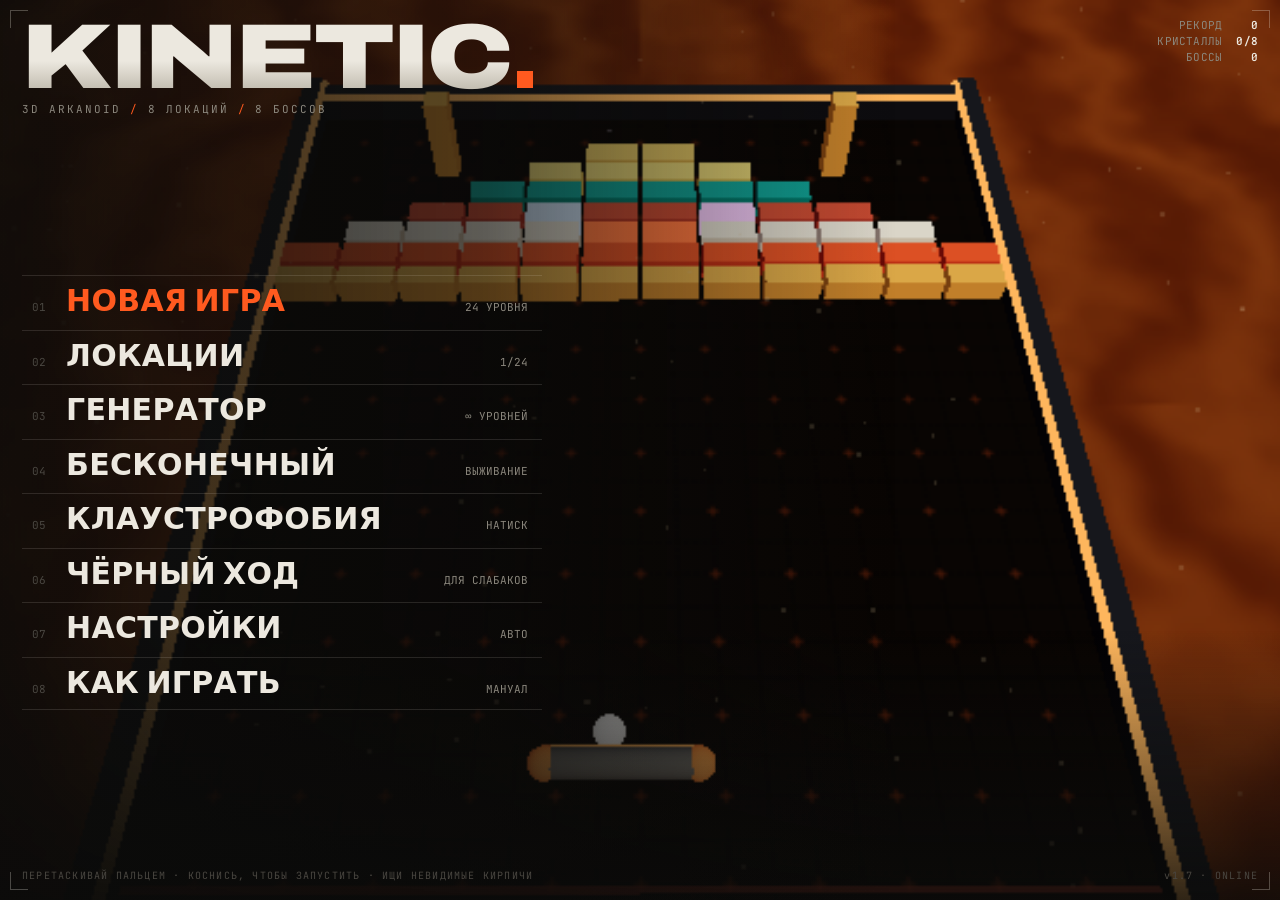
==== commit 4dae6988: "Super abilities: 3-of-a-kind chains and super boosters; add CHANGELOG - Catch 3 identical power-ups " ====
--- a/index.html
+++ b/index.html
@@ -61,6 +61,7 @@
       <div class="bar"><i id="h-boss-fill"></i><b class="seg"></b></div>
     </div>
     <div class="hud-bottom">
+      <div class="chains" id="h-chains"></div>
       <div class="effects" id="h-effects"></div>
       <div class="launch-hint" id="h-hint">КОСНИСЬ, ЧТОБЫ ЗАПУСТИТЬ</div>
     </div>
@@ -94,7 +95,7 @@
     <nav class="menu-list" id="menu-list"></nav>
     <footer class="menu-foot mono">
       <span id="menu-ticker">ПЕРЕТАСКИВАЙ ПАЛЬЦЕМ · КОСНИСЬ, ЧТОБЫ ЗАПУСТИТЬ · ИЩИ НЕВИДИМЫЕ КИРПИЧИ</span>
-      <span class="ver">v1.6 · <span id="net-state">ONLINE</span></span>
+      <span class="ver">v1.7 · <span id="net-state">ONLINE</span></span>
     </footer>
   </section>
 
--- a/css/style.css
+++ b/css/style.css
@@ -164,6 +164,17 @@
 .launch-hint { position: fixed; left: 50%; top: 62%; transform: translateX(-50%); white-space: nowrap; font-family: var(--mono); font-size: 11px; letter-spacing: 0.2em; color: var(--ink); padding: 8px 14px; background: rgba(11,11,10,0.55); border: 1px solid var(--line-2); animation: blink 1.4s ease-in-out infinite; }
 @keyframes blink { 50% { opacity: 0.35; } }
 
+/* ——— Сборки и суперы ——— */
+.chains { display: flex; flex-direction: column; align-items: center; gap: 4px; }
+.chain { font-family: var(--mono); font-size: 10px; letter-spacing: 0.06em; padding: 3px 8px; background: rgba(11,11,10,0.7); border-left: 2px solid var(--c); color: var(--ink); }
+.chain b { color: var(--c); letter-spacing: 0.1em; }
+.eff.sup { border-color: var(--c); color: var(--c); font-weight: 800; animation: supglow 1s ease-in-out infinite alternate; }
+@keyframes supglow { from { box-shadow: 0 0 0 0 transparent; } to { box-shadow: 0 0 10px -2px var(--c); } }
+.boost.super { border-color: var(--c); animation: supglow 0.8s ease-in-out infinite alternate; }
+.boost.super .bl { color: var(--c); font-weight: 800; }
+.boost.super::after { content: 'СУПЕР'; position: absolute; top: 2px; left: 4px; font-family: var(--mono); font-size: 7px; letter-spacing: 0.1em; color: var(--c); }
+body.frozen #stage { filter: saturate(0.35) brightness(1.05) hue-rotate(-10deg); }
+
 /* ——— Бустеры ——— */
 .boosters { position: fixed; right: calc(10px + var(--safe-r)); bottom: calc(96px + var(--safe-b)); display: flex; flex-direction: column; gap: 6px; pointer-events: auto; z-index: 11; }
 .boost { position: relative; width: 62px; height: 52px; display: grid; grid-template-rows: 1fr auto; place-items: center; padding: 4px 2px 6px; background: rgba(11,11,10,0.78); border: 1px solid color-mix(in srgb, var(--c) 55%, transparent); overflow: hidden; touch-action: none; transition: transform 0.08s, opacity 0.15s; }
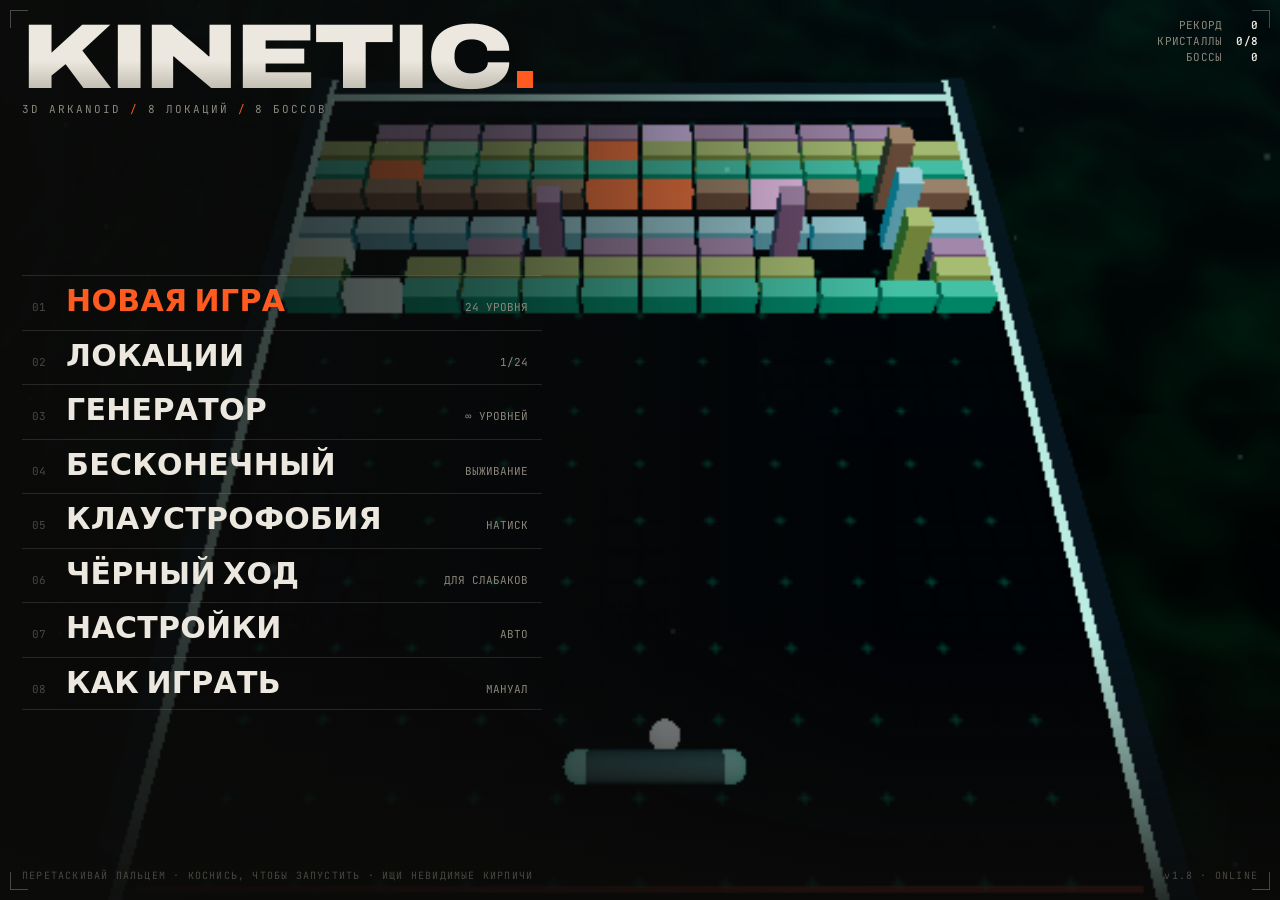
==== commit e20adfee: "Gravity power-up, cheat codes as boss trophies, per-type brick mass - GRAVITY power-up: a falling ba" ====
--- a/index.html
+++ b/index.html
@@ -95,7 +95,7 @@
     <nav class="menu-list" id="menu-list"></nav>
     <footer class="menu-foot mono">
       <span id="menu-ticker">ПЕРЕТАСКИВАЙ ПАЛЬЦЕМ · КОСНИСЬ, ЧТОБЫ ЗАПУСТИТЬ · ИЩИ НЕВИДИМЫЕ КИРПИЧИ</span>
-      <span class="ver">v1.7 · <span id="net-state">ONLINE</span></span>
+      <span class="ver">v1.8 · <span id="net-state">ONLINE</span></span>
     </footer>
   </section>
 
@@ -206,6 +206,17 @@
     </div>
   </section>
 
+  <!-- ——— ТРОФЕЙ БОССА ——— -->
+  <section id="reward" class="screen modal">
+    <div class="modal-card wide">
+      <div class="mono accent">ТРОФЕЙ БОССА</div>
+      <h2>Выбери секретный код</h2>
+      <div class="mono dim rw-note">Остальные два останутся закрытыми — может, достанутся в следующий раз.</div>
+      <div class="rw-cards" id="rw-cards"></div>
+      <div class="mono rw-done hidden" id="rw-done"></div>
+    </div>
+  </section>
+
   <!-- ——— КОНЕЦ ИГРЫ ——— -->
   <section id="gameover" class="screen modal">
     <div class="modal-card wide">
--- a/css/style.css
+++ b/css/style.css
@@ -306,6 +306,17 @@
 .seg-ctl button { flex: 1 0 auto; font-family: var(--mono); font-size: 11px; padding: 8px 8px; border: 1px solid var(--line); color: var(--dim); }
 .seg-ctl button.on { background: var(--ink); color: var(--bg); border-color: var(--ink); }
 
+/* ——— Трофей босса ——— */
+.rw-note { font-size: 10px; letter-spacing: 0.08em; line-height: 1.5; }
+.rw-cards { display: flex; flex-direction: column; gap: 8px; margin-top: 6px; }
+.rw-card { display: flex; flex-direction: column; align-items: flex-start; gap: 4px; padding: 12px 14px; text-align: left; background: #060706; border: 1px solid var(--line-2); transition: border-color 0.15s, opacity 0.3s, transform 0.15s; }
+.rw-card:hover { border-color: #8dff9e; }
+.rw-card.on { border-color: #8dff9e; box-shadow: 0 0 18px -6px #8dff9e; transform: scale(1.02); }
+.rw-card.off { opacity: 0.25; }
+.rw-code { font-size: 18px; font-weight: 800; color: #8dff9e; letter-spacing: 0.08em; }
+.rw-desc { font-size: 13px; color: var(--ink); }
+.rw-done { color: #8dff9e; font-size: 12px; line-height: 1.5; margin-top: 4px; }
+
 /* ——— Чёрный ход ——— */
 .term { max-width: 720px; width: 100%; display: flex; flex-direction: column; gap: 12px; }
 .term-log { min-height: 180px; max-height: 42vh; overflow-y: auto; padding: 14px; background: #060706; border: 1px solid var(--line-2); font-size: 12px; line-height: 1.6; touch-action: pan-y; }
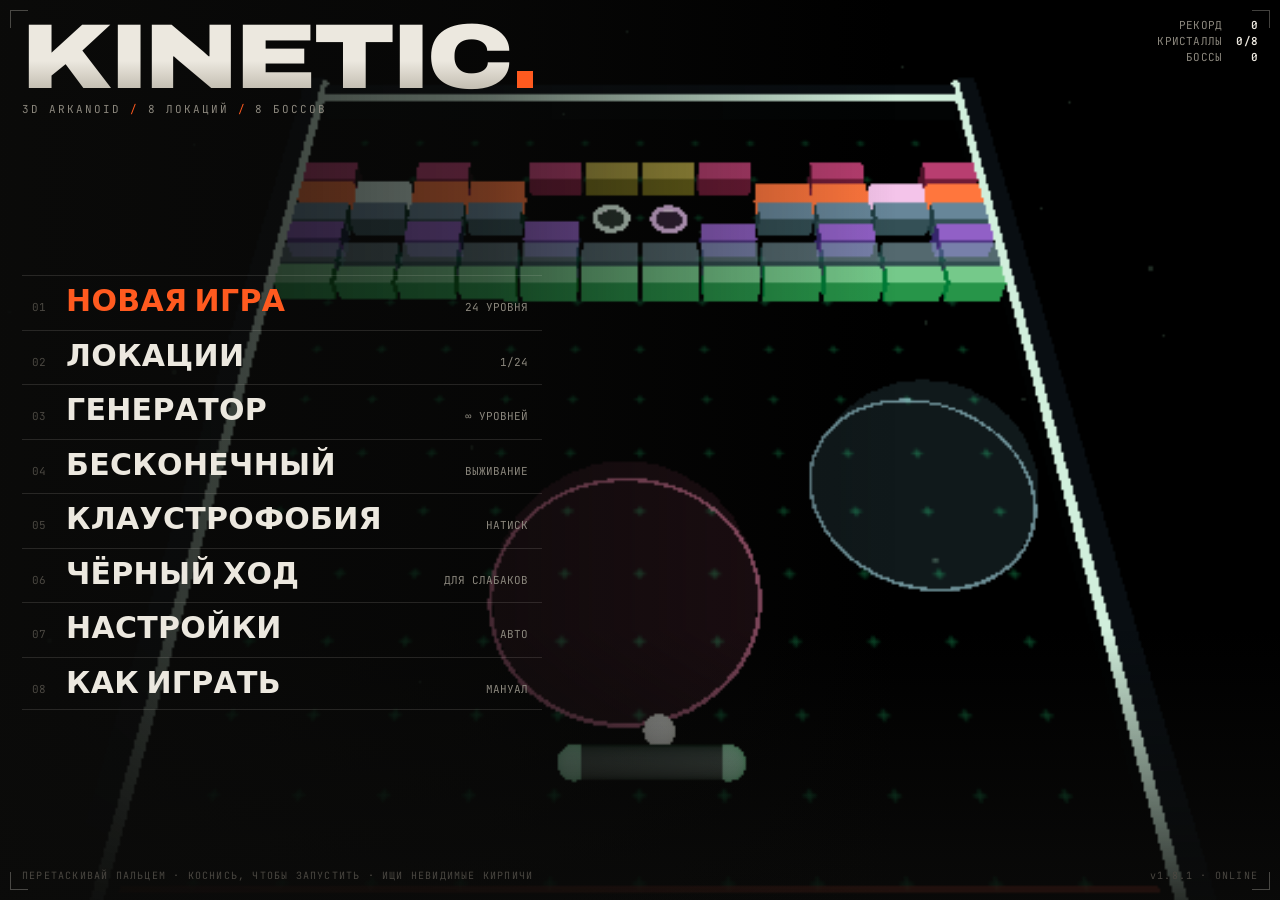
==== commit aba6568c: "Remove the ВСЕДВЕРИ code Location select already exists; the code is dropped from the trophy pool an" ====
--- a/index.html
+++ b/index.html
@@ -95,7 +95,7 @@
     <nav class="menu-list" id="menu-list"></nav>
     <footer class="menu-foot mono">
       <span id="menu-ticker">ПЕРЕТАСКИВАЙ ПАЛЬЦЕМ · КОСНИСЬ, ЧТОБЫ ЗАПУСТИТЬ · ИЩИ НЕВИДИМЫЕ КИРПИЧИ</span>
-      <span class="ver">v1.8 · <span id="net-state">ONLINE</span></span>
+      <span class="ver">v1.8.1 · <span id="net-state">ONLINE</span></span>
     </footer>
   </section>
 
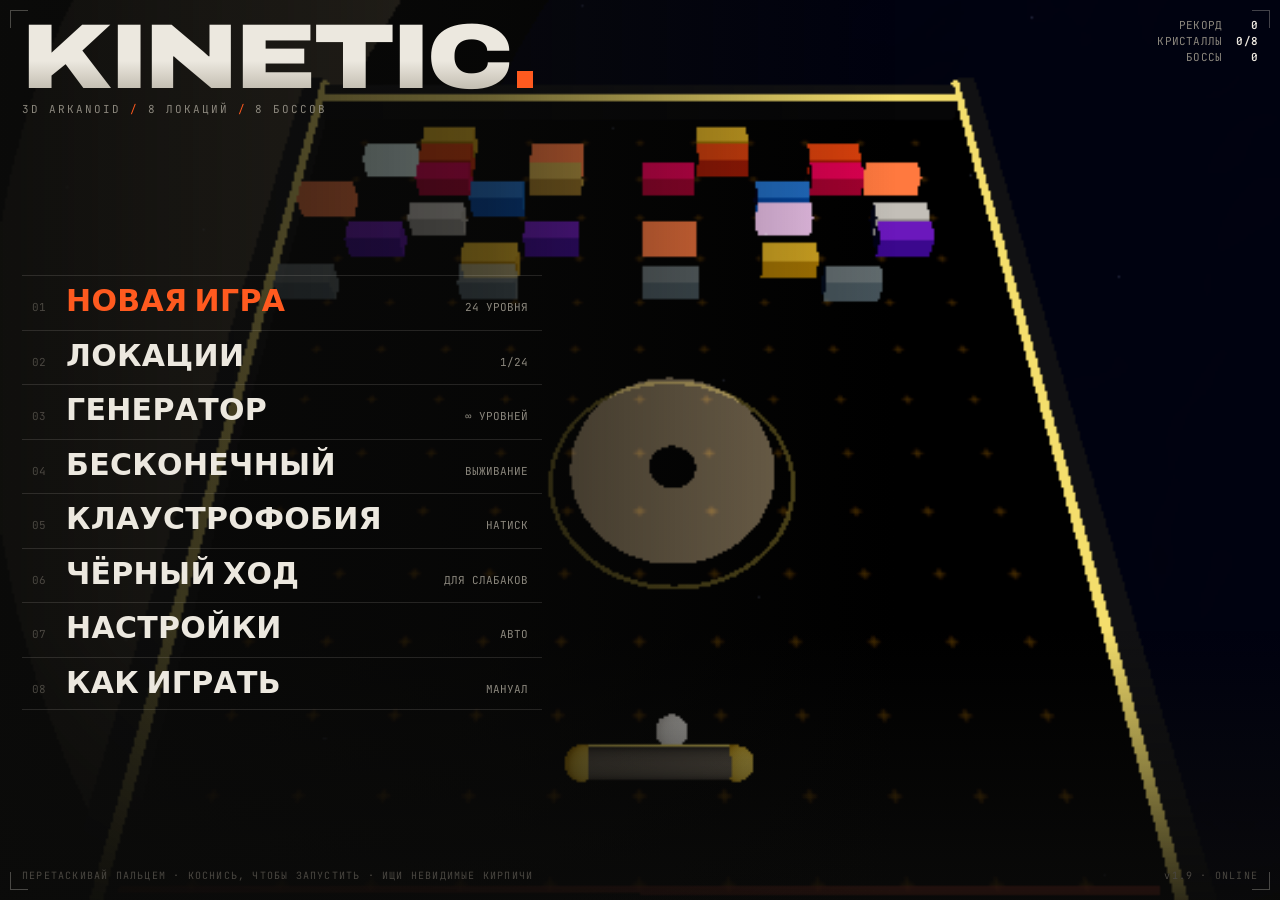
==== commit 61cdfd79: "Gradual power-up unlocks by campaign progress Power-ups unlock as the campaign advances (level 1: ex" ====
--- a/index.html
+++ b/index.html
@@ -95,7 +95,7 @@
     <nav class="menu-list" id="menu-list"></nav>
     <footer class="menu-foot mono">
       <span id="menu-ticker">ПЕРЕТАСКИВАЙ ПАЛЬЦЕМ · КОСНИСЬ, ЧТОБЫ ЗАПУСТИТЬ · ИЩИ НЕВИДИМЫЕ КИРПИЧИ</span>
-      <span class="ver">v1.8.1 · <span id="net-state">ONLINE</span></span>
+      <span class="ver">v1.9 · <span id="net-state">ONLINE</span></span>
     </footer>
   </section>
 
--- a/css/style.css
+++ b/css/style.css
@@ -306,6 +306,16 @@
 .seg-ctl button { flex: 1 0 auto; font-family: var(--mono); font-size: 11px; padding: 8px 8px; border: 1px solid var(--line); color: var(--dim); }
 .seg-ctl button.on { background: var(--ink); color: var(--bg); border-color: var(--ink); }
 
+/* ——— Новый бонус ——— */
+.unlock-card { position: fixed; left: 50%; top: 22%; z-index: 14; transform: translateX(-50%); display: none; flex-direction: column; gap: 6px; min-width: min(340px, 90vw); padding: 12px 16px; background: rgba(11,11,10,0.88); border: 1px solid var(--line-2); border-left: 3px solid var(--accent); pointer-events: none; }
+.unlock-card.show { display: flex; animation: uc 5s cubic-bezier(.2,.8,.2,1) forwards; }
+@keyframes uc { 0% { opacity: 0; transform: translate(-50%, 10px); } 8% { opacity: 1; transform: translate(-50%, 0); } 85% { opacity: 1; } 100% { opacity: 0; } }
+.uc-k { font-size: 11px; letter-spacing: 0.2em; }
+.uc-row { display: grid; grid-template-columns: 14px auto 1fr; gap: 8px; align-items: baseline; font-size: 13px; }
+.uc-row i { width: 14px; height: 8px; }
+.uc-row b { font-weight: 900; font-stretch: 112%; letter-spacing: 0.04em; }
+.uc-row span { color: var(--dim); font-size: 12px; }
+
 /* ——— Трофей босса ——— */
 .rw-note { font-size: 10px; letter-spacing: 0.08em; line-height: 1.5; }
 .rw-cards { display: flex; flex-direction: column; gap: 8px; margin-top: 6px; }
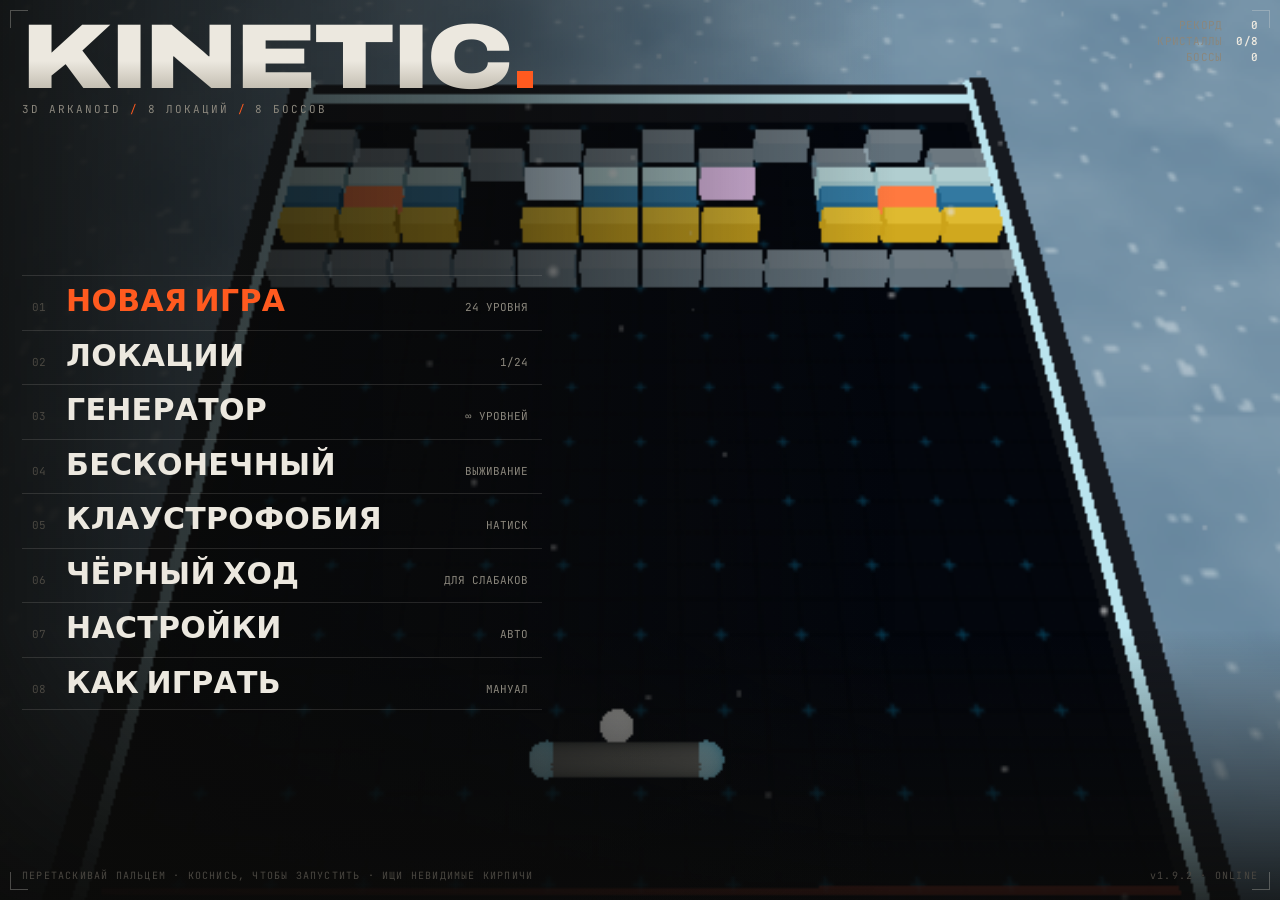
==== commit f43a6cb5: "Fix GPU memory leak in long runs; tame Claustrophobia drops and score Every power-up capsule allocat" ====
--- a/index.html
+++ b/index.html
@@ -95,7 +95,7 @@
     <nav class="menu-list" id="menu-list"></nav>
     <footer class="menu-foot mono">
       <span id="menu-ticker">ПЕРЕТАСКИВАЙ ПАЛЬЦЕМ · КОСНИСЬ, ЧТОБЫ ЗАПУСТИТЬ · ИЩИ НЕВИДИМЫЕ КИРПИЧИ</span>
-      <span class="ver">v1.9 · <span id="net-state">ONLINE</span></span>
+      <span class="ver">v1.9.2 · <span id="net-state">ONLINE</span></span>
     </footer>
   </section>
 
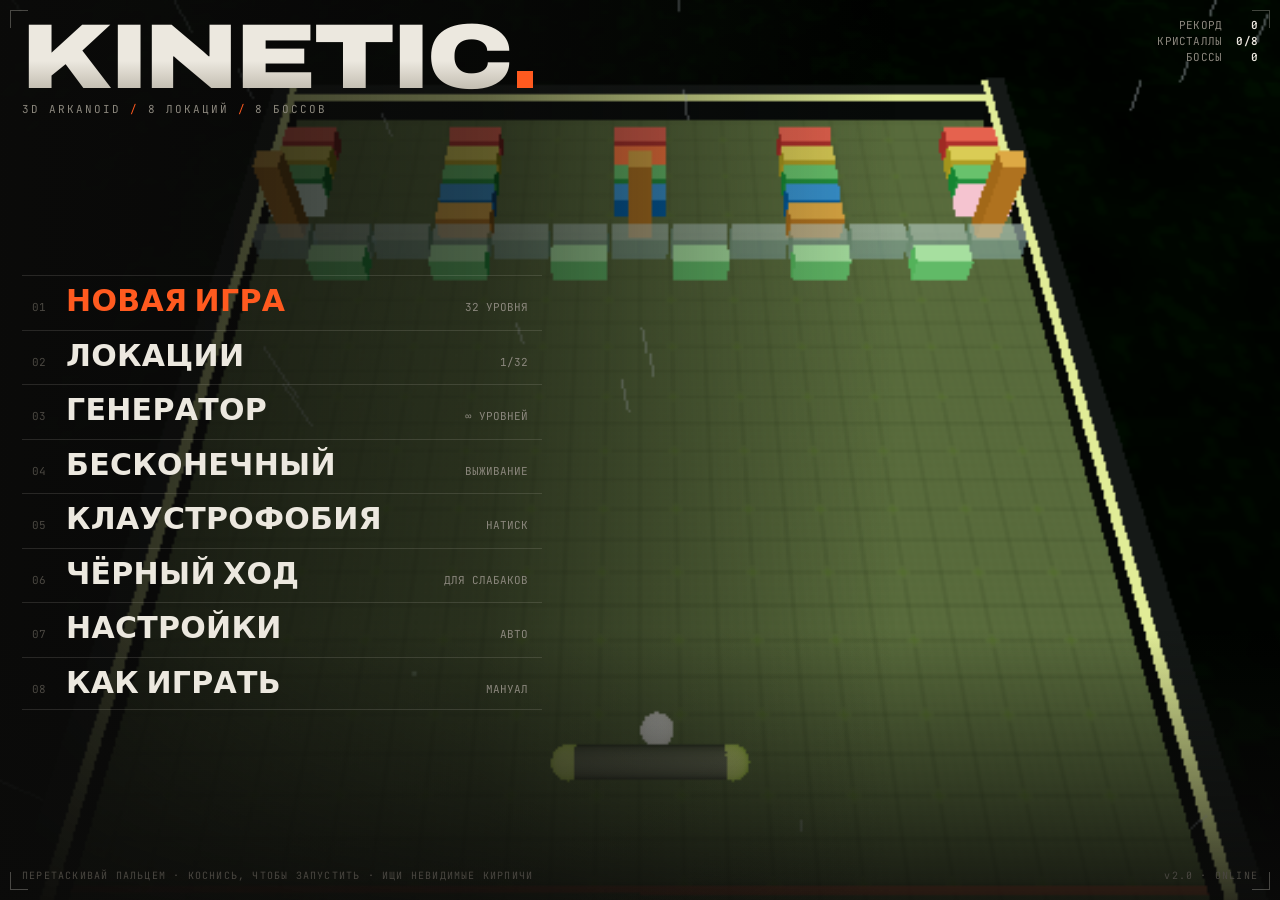
==== commit b1a806c1: "v2.0: masonry, rings and stacks layouts, 32-level campaign, lighter field, explosion decals Co-Autho" ====
--- a/index.html
+++ b/index.html
@@ -95,7 +95,7 @@
     <nav class="menu-list" id="menu-list"></nav>
     <footer class="menu-foot mono">
       <span id="menu-ticker">ПЕРЕТАСКИВАЙ ПАЛЬЦЕМ · КОСНИСЬ, ЧТОБЫ ЗАПУСТИТЬ · ИЩИ НЕВИДИМЫЕ КИРПИЧИ</span>
-      <span class="ver">v1.9.2 · <span id="net-state">ONLINE</span></span>
+      <span class="ver">v2.0 · <span id="net-state">ONLINE</span></span>
     </footer>
   </section>
 
--- a/css/style.css
+++ b/css/style.css
@@ -242,7 +242,7 @@
 .loc-card .lc-sub { font-size: 12px; color: var(--dim); line-height: 1.35; min-height: 32px; }
 .loc-card .swatch { display: flex; height: 4px; }
 .loc-card .swatch i { flex: 1; }
-.lv-row { display: grid; grid-template-columns: repeat(3, 1fr); gap: 6px; }
+.lv-row { display: grid; grid-template-columns: repeat(4, 1fr); gap: 6px; }
 .lv-btn { height: 52px; border: 1px solid var(--line-2); display: flex; flex-direction: column; align-items: center; justify-content: center; gap: 2px; font-family: var(--mono); font-size: 12px; position: relative; }
 .lv-btn small { font-size: 9px; color: var(--dim); letter-spacing: 0.1em; }
 .lv-btn:hover:not(:disabled) { border-color: var(--c); background: color-mix(in srgb, var(--c) 14%, transparent); }
